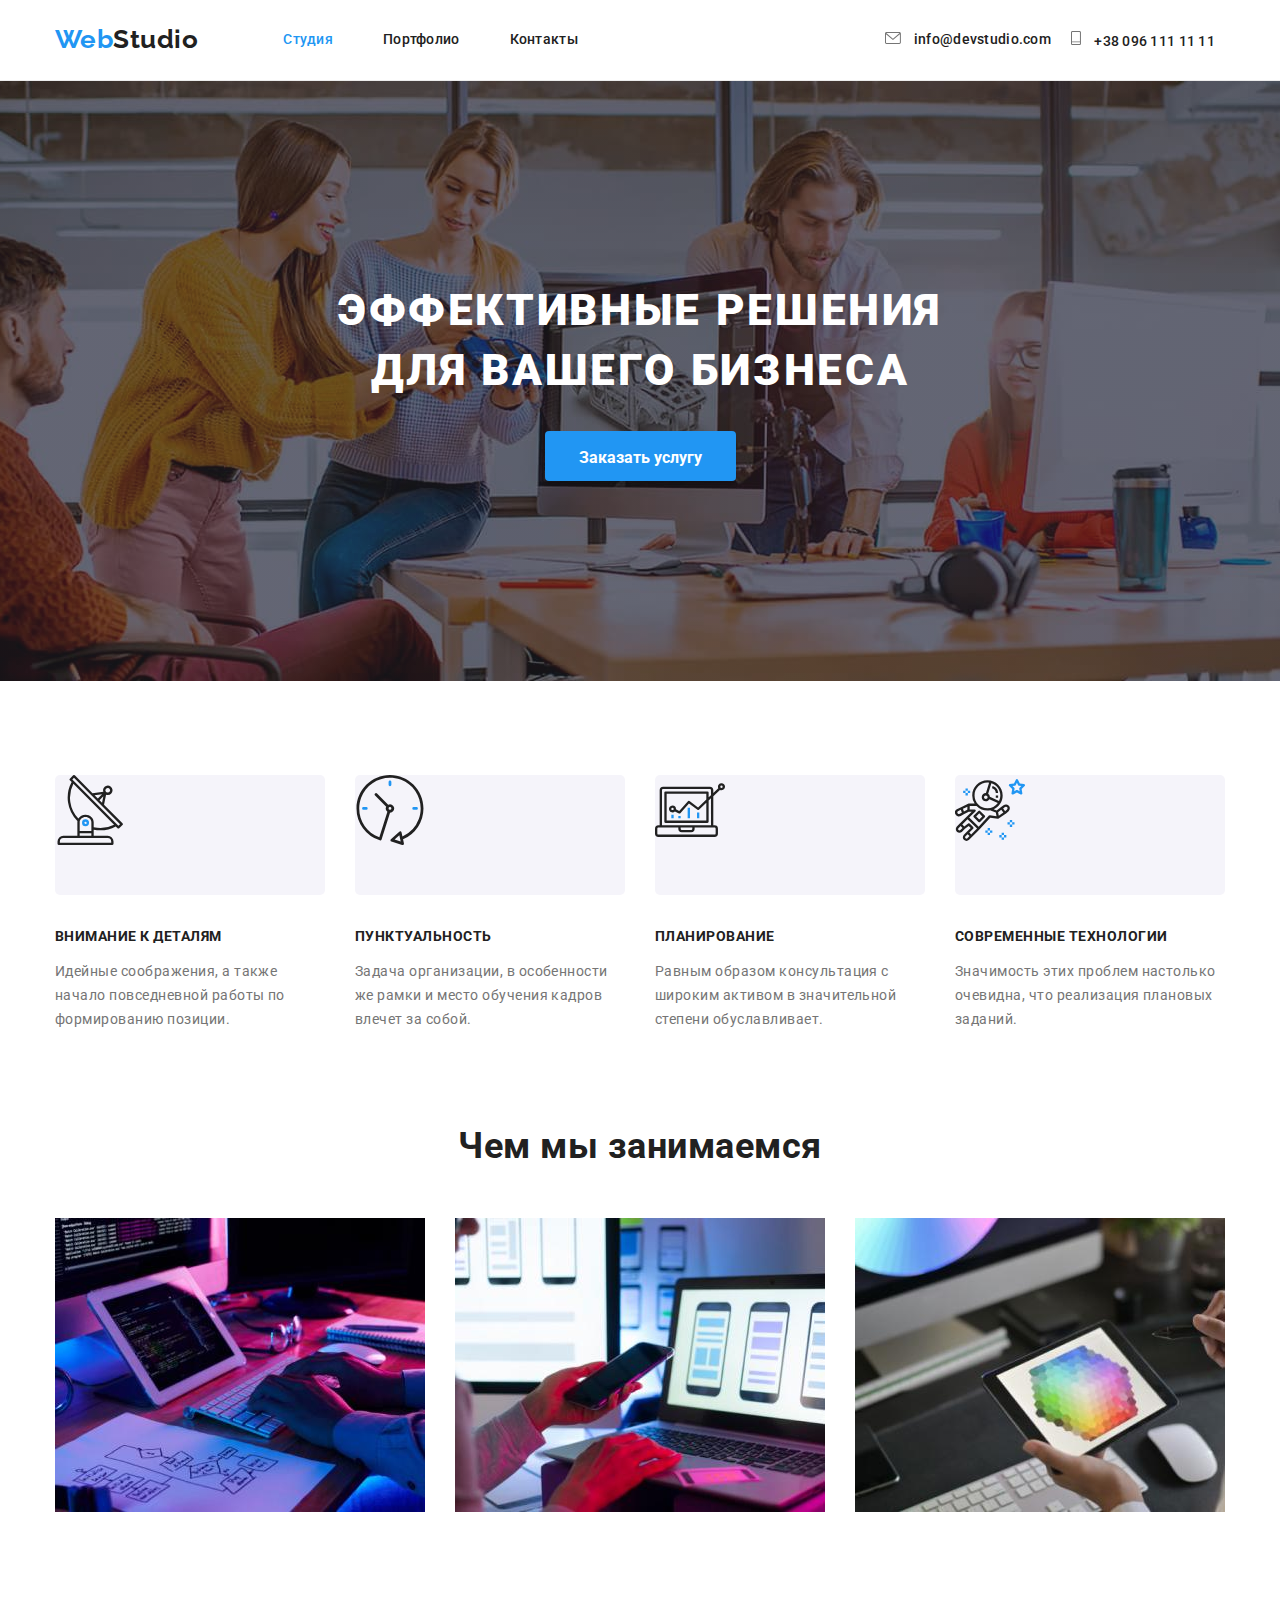
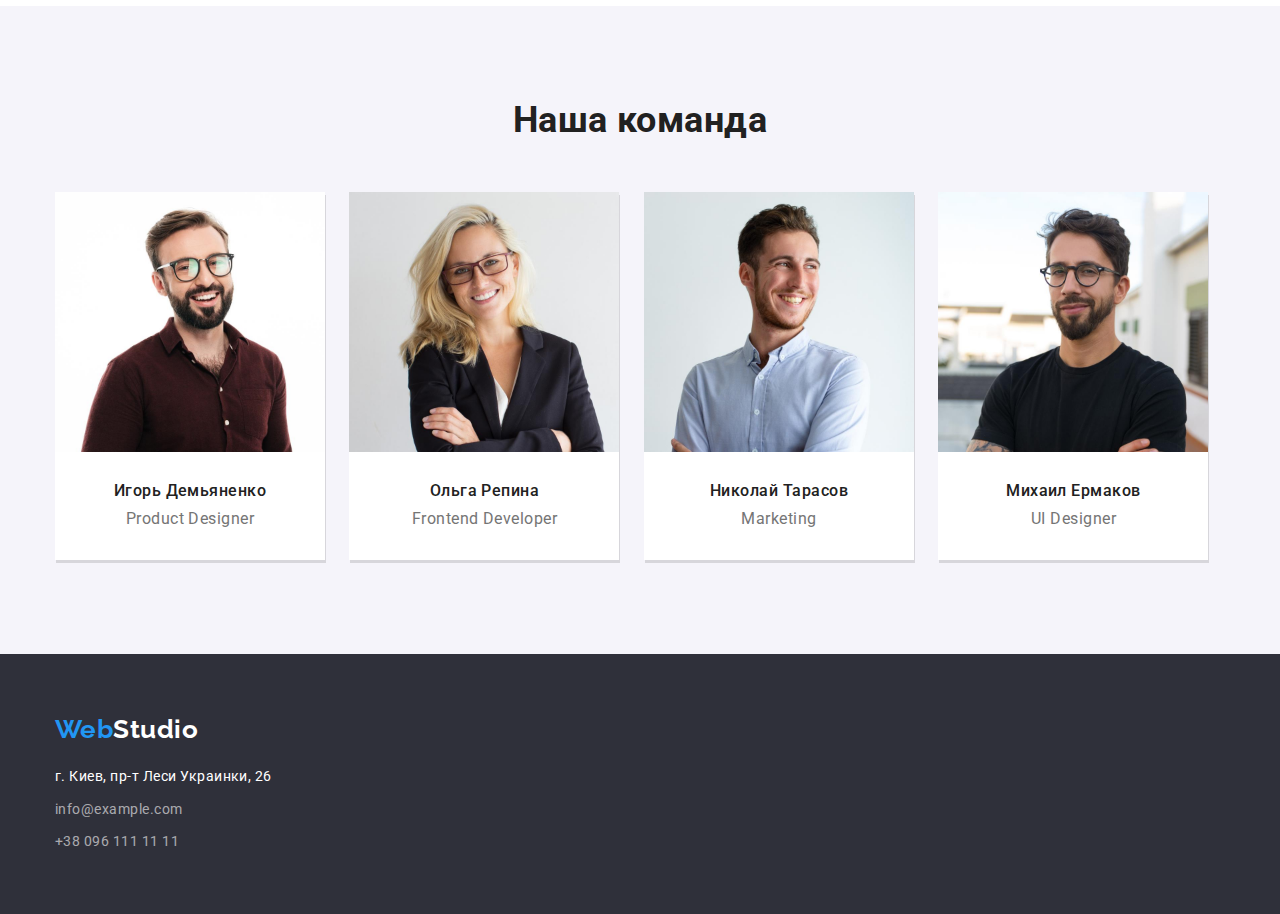
==== index.html @ 9ecc9b57 "svg,layout" ====
<!DOCTYPE html>
<html lang="ru">
  <head>
    <meta charset="UTF-8" />
    <meta name="viewport" content="width=device-width, initial-scale=1.0" />
    <title>Студия</title>

    <link rel="preconnect" href="https://fonts.googleapis.com" />
    <link rel="preconnect" href="https://fonts.gstatic.com" crossorigin />
    <link
      href="https://fonts.googleapis.com/css2?family=Raleway:wght@700&family=Roboto:wght@400;500;700;900&display=swap"
      rel="stylesheet"
    />
    <link
      rel="stylesheet"
      href="https://cdnjs.cloudflare.com/ajax/libs/modern-normalize/1.1.0/modern-normalize.min.css"
    />
    <link rel="stylesheet" href="./css/styles.css" />
  </head>
  <body class="page">
    <!--Шапка сайта-->
    <header class="header">
      <div class="container no-padding flex">
        <div class="navigation">
          <a href="" lang="en" class="logo focus"
            ><span class="logo-web">Web</span>Studio</a
          >
          <nav>
            <ul class="site-nav flex">
              <li class="active-page focus nav-item">
                <a class="nav-link" href="./index.html">Студия</a>
              </li>
              <li class="focus nav-item">
                <a class="nav-link" href="./portfolio.html">Портфолио</a>
              </li>
              <li class="focus nav-item">
                <a class="nav-link" href="">Контакты</a>
              </li>
            </ul>
          </nav>
        </div>
        <ul class="head-contact flex site-nav">
          <li class="mail">
            <a href="mailto:info@devstudio.com" class="section-text">
              <svg class="icon-envelope">
                <use
                  href="./pictures/sprite.svg#icon-envelope"
                  width="16"
                  height="12"
                ></use>
              </svg>
              info@devstudio.com</a
            >
          </li>
          <li class="telephone">
            <a href="tel:+380961111111" class="section-text">
              <svg class="icon-mobile">
                <use
                  href="./pictures/sprite.svg#icon-mobile"
                  width="10"
                  height="16"
                ></use>
              </svg>
              +38 096 111 11 11</a
            >
          </li>
        </ul>
      </div>
    </header>
    <main>
      <!--Герой-->
      <section class="hero overlay">
        <h1 class="hero-title">Эффективные решения для вашего бизнеса</h1>
        <button type="button" class="btn">Заказать услугу</button>
      </section>
      <!--Особенности-->
      <section class="section features">
        <div class="container flex">
          <h2 class="visually-hidden">Особенности</h2>
          <ul class="card-set">
            <li class="feat-item">
              <svg class="icon icon-antenna">
                <use
                  href="./pictures/sprite.svg#icon-antenna"
                  width="70"
                  height="70"
                ></use>
              </svg>
              <h3 class="title">Внимание к деталям</h3>
              <p class="section-text feat-text">
                Идейные соображения, а также начало повседневной работы по
                формированию позиции.
              </p>
            </li>
            <li class="feat-item">
              <svg class="icon icon-clock">
                <use
                  href="./pictures/sprite.svg#icon-clock"
                  width="70"
                  height="70"
                ></use>
              </svg>
              <h3 class="title">Пунктуальность</h3>
              <p class="section-text feat-text">
                Задача организации, в особенности же рамки и место обучения
                кадров влечет за собой.
              </p>
            </li>
            <li class="feat-item">
              <svg class="icon icon-diagram">
                <use
                  href="./pictures/sprite.svg#icon-diagram"
                  width="70"
                  height="70"
                ></use>
              </svg>
              <h3 class="title">Планирование</h3>
              <p class="section-text feat-text">
                Равным образом консультация с широким активом в значительной
                степени обуславливает.
              </p>
            </li>
            <li class="feat-item">
              <svg class="icon icon-astronaut">
                <use
                  href="./pictures/sprite.svg#icon-astronaut"
                  width="70"
                  height="70"
                ></use>
              </svg>
              <h3 class="title">Современные технологии</h3>
              <p class="section-text feat-text">
                Значимость этих проблем настолько очевидна, что реализация
                плановых заданий.
              </p>
            </li>
          </ul>
        </div>
      </section>
      <!--Чем мы занимаемся-->
      <section class="section">
        <div class="container padding-bottom">
          <h2 class="main-title">Чем мы занимаемся</h2>
          <ul class="card-set">
            <li class="we-do-item">
              <img
                src="./pictures/wedo-jpg-1.jpg"
                alt="пишет код"
                width="370"
                height="294"
              />
            </li>
            <li class="we-do-item">
              <img
                src="./pictures/wedo-jpg-2.jpg"
                alt="разрабатывает дизайн"
                width="370"
                height="294"
              />
            </li>
            <li class="we-do-item">
              <img
                src="./pictures/wedo-jpg-3.jpg"
                alt="выбирает цвет"
                width="370"
                height="294"
              />
            </li>
          </ul>
        </div>
      </section>
      <!--Команда-->
      <section class="section bgcolor">
        <div class="container padding-bottom">
          <h2 class="main-title">Наша команда</h2>
          <div>
            <ul class="team-list">
              <li class="team-item">
                <img
                  src="./pictures/team-jpg-1.jpg"
                  alt="Дизайнер"
                  width="270"
                  height="260"
                />
                <div class="team-card-text">
                  <h3 class="team-subtitle">Игорь Демьяненко</h3>
                  <p lang="en" class="section-text team-text">
                    Product Designer
                  </p>
                </div>
              </li>
              <li class="team-item">
                <img
                  src="./pictures/team-jpg-2.jpg"
                  alt="Разработчик"
                  width="270"
                  height="260"
                />
                <div class="team-card-text">
                  <h3 class="team-subtitle">Ольга Репина</h3>
                  <p lang="en" class="section-text team-text">
                    Frontend Developer
                  </p>
                </div>
              </li>
              <li class="team-item">
                <img
                  src="./pictures/team-jpg-3.jpg"
                  alt="Маркетолог"
                  width="270"
                  height="260"
                />
                <div class="team-card-text">
                  <h3 class="team-subtitle">Николай Тарасов</h3>
                  <p lang="en" class="section-text team-text">Marketing</p>
                </div>
              </li>
              <li class="team-item">
                <img
                  src="./pictures/team-jpg-4.jpg"
                  alt="Дизайнер"
                  width="270"
                  height="260"
                />
                <div class="team-card-text">
                  <h3 class="team-subtitle">Михаил Ермаков</h3>
                  <p lang="en" class="section-text team-text">UI Designer</p>
                </div>
              </li>
            </ul>
          </div>
        </div>
      </section>
    </main>
    <!--Подвал-->
    <footer class="footer">
      <div class="container">
        <a href="./index.html" class="logo foot focus"
          ><span class="logo-web">Web</span>Studio</a
        >
        <address class="address">
          <ul class="foot-contacts">
            <li class="address-item">
              <a
                href="https://goo.gl/maps/bssERs2WhnVpPogH9"
                target="blank"
                class="link"
                >г. Киев, пр-т Леси Украинки, 26</a
              >
            </li>
            <li class="address-item">
              <a href="mailto:info@example.com" class="link link-rgba"
                >info@example.com</a
              >
            </li>
            <li class="address-item">
              <a href="tel:+380961111111" class="link link-rgba"
                >+38 096 111 11 11</a
              >
            </li>
          </ul>
        </address>
      </div>
    </footer>
  </body>
</html>
---- css/styles.css ----
:root {
  --main-color: #212121;
  --text-color: #757575;
  --accent-color: #2196f3;
  --main-bg-color: #ffffff;
  --bg-color: #f5f4fa;
  --foot-bg-color: #2f303a;
}
*,
*::after,
::before {
  margin: 0;
  padding: 0;
}
html {
  box-sizing: border-box;
}

/*основной цвет текста #212121*/
/*вторичный цвет #757575*/
/*акцент цвет #2196F3*/
/*основной цвет фона #ffffff*/
/*вторичный цвет фона #F5F4FA*/
/*подвал цвет адреса rgba(255, 255, 255, 0.6);*/
/*подвал цвет фона #2F303A*/
body {
  font-family: Roboto;
  color: var(--main-color);
  background-color: var(--main-bg-color);
  letter-spacing: 0.03em;
}
ul {
  padding: 0;
  margin: 0;
  list-style: none;
}
a {
  text-decoration: none;
}
h1,
h2,
h3,
h4,
h5,
h6,
p {
  margin: 0;
}
img {
  display: block;
  width: 100%;
  height: auto;
}
.flex {
  display: flex;
}
.container {
  margin-left: auto;
  margin-right: auto;
  padding-left: 15px;
  padding-right: 15px;

  max-width: 1200px;
}
.section {
  padding-top: 94px;
  color: var(--main-color);
}
.card-set {
  margin-right: -30px;
  display: flex;
}
/*------------Header------------*/

.navigation {
  display: flex;
  align-items: center;
  margin-right: auto;
}

.section-text {
  color: var(--text-color);
}
.container.padding-bottom {
  padding-bottom: 94px;
}

.container.no-padding {
  padding-top: 0;
}
.header {
  border-bottom: 1px solid #ececec;
}
.logo {
  font-family: Raleway;
  font-weight: bold;
  font-size: 26px;
  line-height: 1.2;
  color: var(--main-color);
  margin-right: 85px;
}
.logo-web {
  color: var(--accent-color);
}

.site-nav a {
  font-weight: 500;
  font-size: 14px;
  line-height: 1.14;
  letter-spacing: 0.02em;

  color: var(--main-color);
}
.nav-link {
  display: block;
  padding-top: 32px;
  padding-bottom: 32px;
}
.site-nav a:focus,
.site-nav a:hover {
  color: var(--accent-color);
}
.nav-item:not(:last-child) {
  margin-right: 50px;
}
.active-page a {
  color: var(--accent-color);
}
.head-contact {
  align-items: center;
  font-weight: 500;
  font-size: 14px;
  line-height: 1.14;
  letter-spacing: 0.02em;
}
.head-contact a:hover,
.head-contact a:focus {
  color: var(--accent-color);
}
.head-contact :first-child {
  margin-right: 10px;
}
.icon-envelope {
  width: 16px;
  height: 12px;
}
.icon-mobile {
  width: 10px;
  height: 16px;
}
/*------------Hero section------------*/

.hero {
  padding: 200px 0;
  text-align: center;
}
.overlay {
  height: 600px;
  max-width: 1600px;
  margin-left: auto;
  margin-right: auto;
  background-size: cover;
  background-repeat: no-repeat;
  background-position: center;
  background-color: #212121;
  background-image: linear-gradient(
      rgba(47, 48, 58, 0.4),
      rgba(47, 48, 58, 0.4)
    ),
    url(../pictures/hero-jpg.jpg);
}
.hero-title {
  max-width: 696px;
  margin: auto;
  font-weight: 900;
  font-size: 44px;
  line-height: 1.36;
  text-align: center;

  letter-spacing: 0.06em;
  text-transform: uppercase;
  color: var(--main-bg-color);
}
.btn {
  color: var(--main-bg-color);
  background-color: var(--accent-color);
  box-shadow: 0px 4px 4px rgba(0, 0, 0, 0.15);
  border-radius: 4px;
  border-color: transparent;
  margin-top: 30px;
  padding: 10px 32px;
  max-width: 200px;
  max-height: 50px;
  font-style: normal;
  font-weight: bold;
  font-size: 16px;
  line-height: 1.9;
}
/*------------Features section------------*/

.visually-hidden {
  position: absolute !important;
  clip: rect(1px 1px 1px 1px);
  clip: rect(1px, 1px, 1px, 1px);
  padding: 0 !important;
  border: 0 !important;
  height: 1px !important;
  width: 1px !important;
  overflow: hidden;
}
.card-set > .feat-item {
  flex-basis: calc(100% / 4 - 30px);
}
.features .title {
  margin-top: 0;
  margin-bottom: 0;
  font-weight: bold;
  font-size: 14px;
  line-height: 1.14;
  text-transform: uppercase;
}
.feat-text {
  margin-top: 15px;
  margin-bottom: 0;
  font-size: 14px;
  line-height: 1.71;
}
.feat-item:not(:last-child) {
  margin-right: 30px;
}
.feat-item {
  align-items: center;
  justify-content: center;
}
.icon {
  height: 120px;
  width: 270px;

  background-color: var(--bg-color);
  margin-bottom: 30px;
  border-radius: 5px;
}

/*------------We do section------------*/
.card-set > .we-do-item {
  flex-basis: calc(100% / 3 - 30px);
}
.we-do-item {
  margin-right: 30px;
}
/*------------Team section------------*/
.bgcolor {
  width: auto;
  background-color: var(--bg-color);
}
.main-title {
  margin-top: 0;
  margin-bottom: 50px;
  font-weight: bold;
  font-size: 36px;
  line-height: 1.16;
  text-align: center;
}

.team-list > .team-item {
  display: inline-block;
  flex-basis: calc(100% / 4);
}
.team-list > .team-item:not(:last-child) {
  margin-right: 20px;
}
.team-item {
  width: 270px;
  height: 368px;
  background: var(--main-bg-color);
  box-shadow: 1px 3px 0px rgb(0 0 0 / 12%);
}
.team-card-text {
  padding-top: 30px;
  padding-bottom: 30px;
  text-align: center;
}
.team-card-text::after {
  content: "";
  background-image: url(..);
}
.team-subtitle {
  font-weight: 500;
  font-size: 16px;
  line-height: 1.18;
}

.team-text {
  margin-top: 10px;
  font-size: 16px;
  line-height: 1.18;
}
/*------------Footer section------------*/
.footer {
  padding-top: 60px;
  padding-bottom: 60px;
  background-color: var(--foot-bg-color);
}
.logo.foot {
  color: var(--main-bg-color);
}
.foot-contacts {
  margin-top: 20px;
}
.address-item:not(:first-child) {
  margin-top: 9px;
}
.address .link {
  font-style: normal;
  font-family: Roboto;
  font-size: 14px;
  line-height: 1.7;
  color: var(--main-bg-color);
}
.link.link-rgba {
  color: rgba(255, 255, 255, 0.6);
}
/*------------Portfolio page------------*/
:root {
  --btn-shadow: 0px 3px 1px rgba(0, 0, 0, 0.1), 0px 1px 2px rgba(0, 0, 0, 0.08),
    0px 2px 2px rgba(0, 0, 0, 0.12);
}

.port-btn-list {
  display: flex;
  justify-content: center;
  margin-bottom: 50px;
}
.port-btn {
  display: inline-block;
  width: auto;
  height: auto;
  position: inherit;
  color: var(--main-color);
  background-color: var(--bg-color);

  border-radius: 4px;
  border-color: transparent;
  font-family: Roboto;
  font-weight: 500;
  font-size: 16px;
  line-height: 1.6;

  padding: 6px 22px;
  text-align: center;
}
.port-btn:hover,
.port-btn:focus {
  background-color: var(--accent-color);
  color: var(--main-bg-color);
  box-shadow: var(--btn-shadow);
}

.port-btn-list > .port-btn-item:not(:last-child) {
  margin-right: 8px;
}
.container.portfolio {
  padding-top: 0;
  padding-bottom: 94px;
}
.port-list {
  display: flex;
  flex-wrap: wrap;
  margin-bottom: -30px;
  margin-left: -30px;
}
.port-list-item {
  background-color: var(--main-bg-color);
  flex-basis: calc((100% - 90px) / 3);
  margin-bottom: 30px;
  margin-left: 30px;
}
.port-cards-text {
  border: 1px solid #eeeeee;
  padding: 20px 24px;
}
.port-title {
  font-weight: bold;
  font-size: 18px;
  line-height: 2;
  letter-spacing: 0.06em;
  color: var(--main-color);
}
.port-subtitle {
  font-size: 16px;
  line-height: 1.87;
  color: var(--text-color);
}
/*основной цвет текста #212121*/
/*вторичный цвет #757575*/
/*акцент цвет #2196F3*/
/*основной цвет фона #E5E5E5*/
/*вторичный цвет фона #F5F4FA*/
/*подвал цвет адреса rgba(255, 255, 255, 0.6);*/
/*подвал цвет фона #2F303A*/
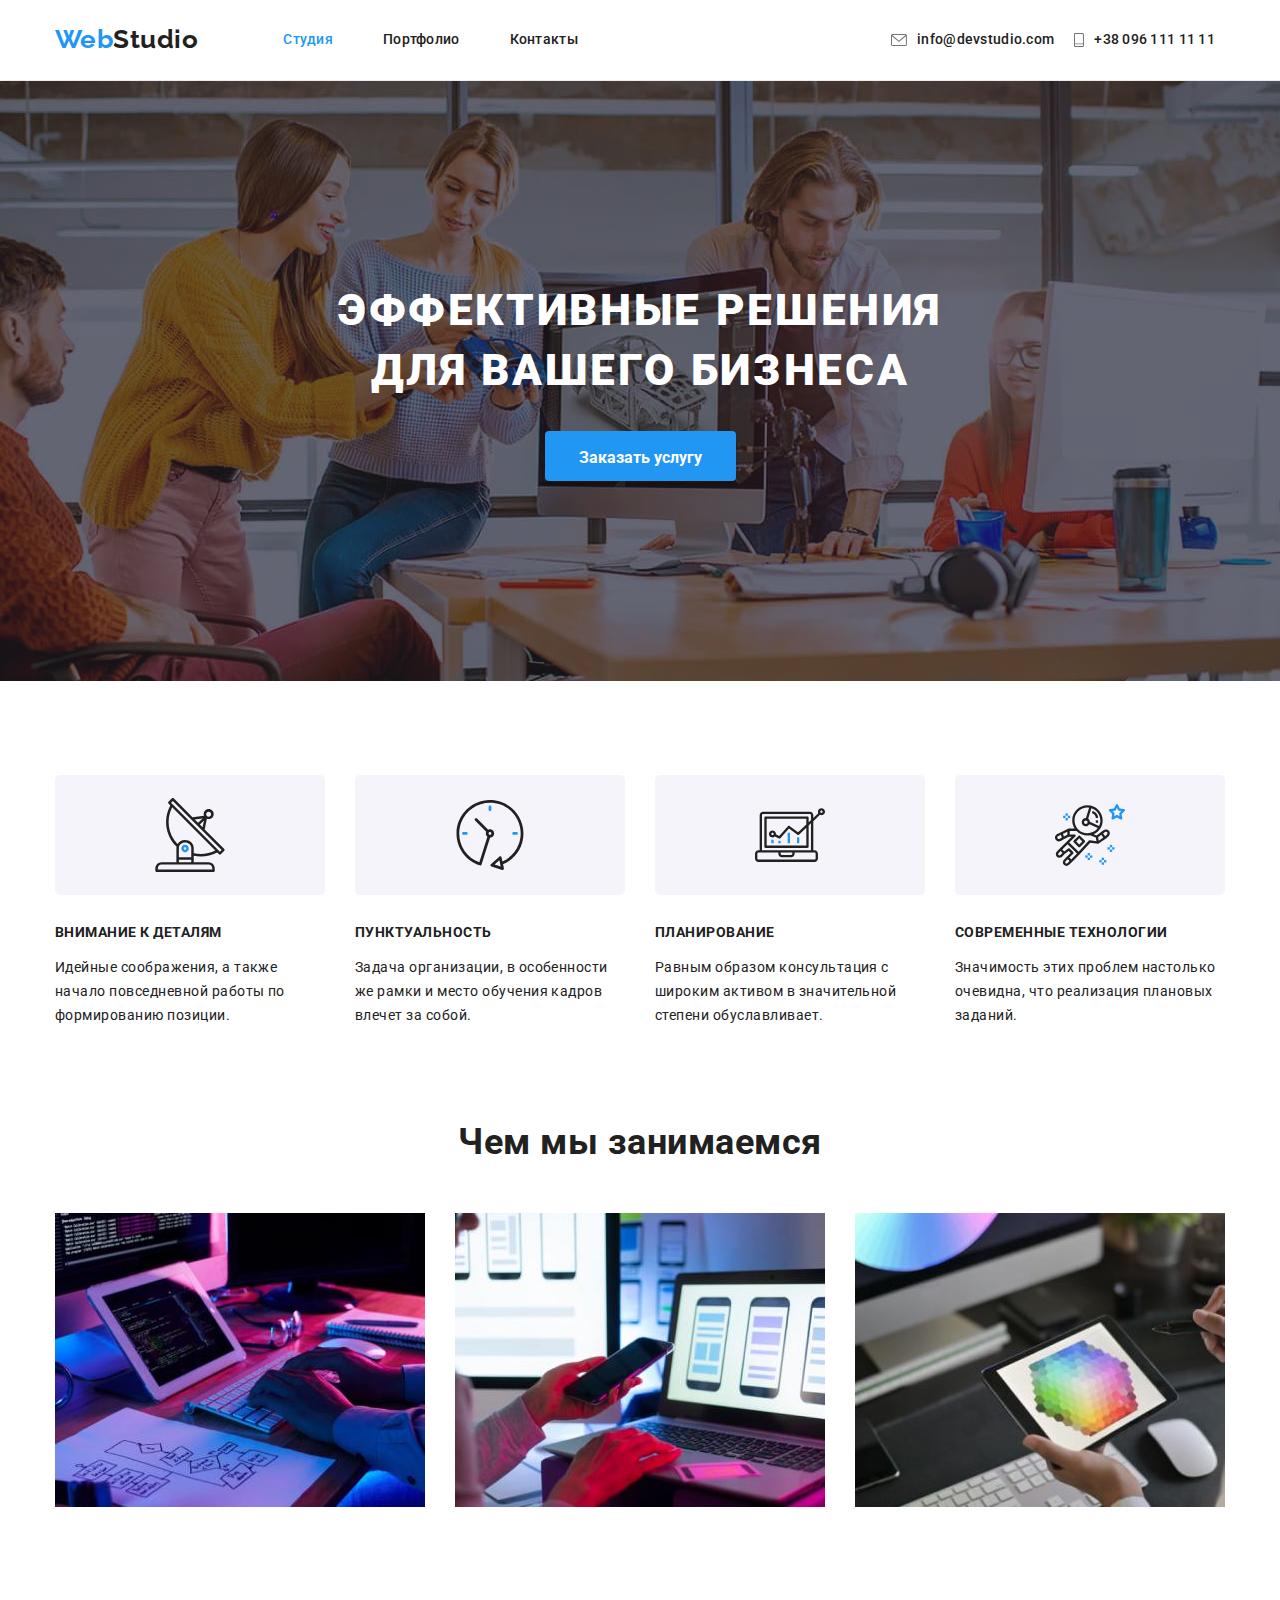
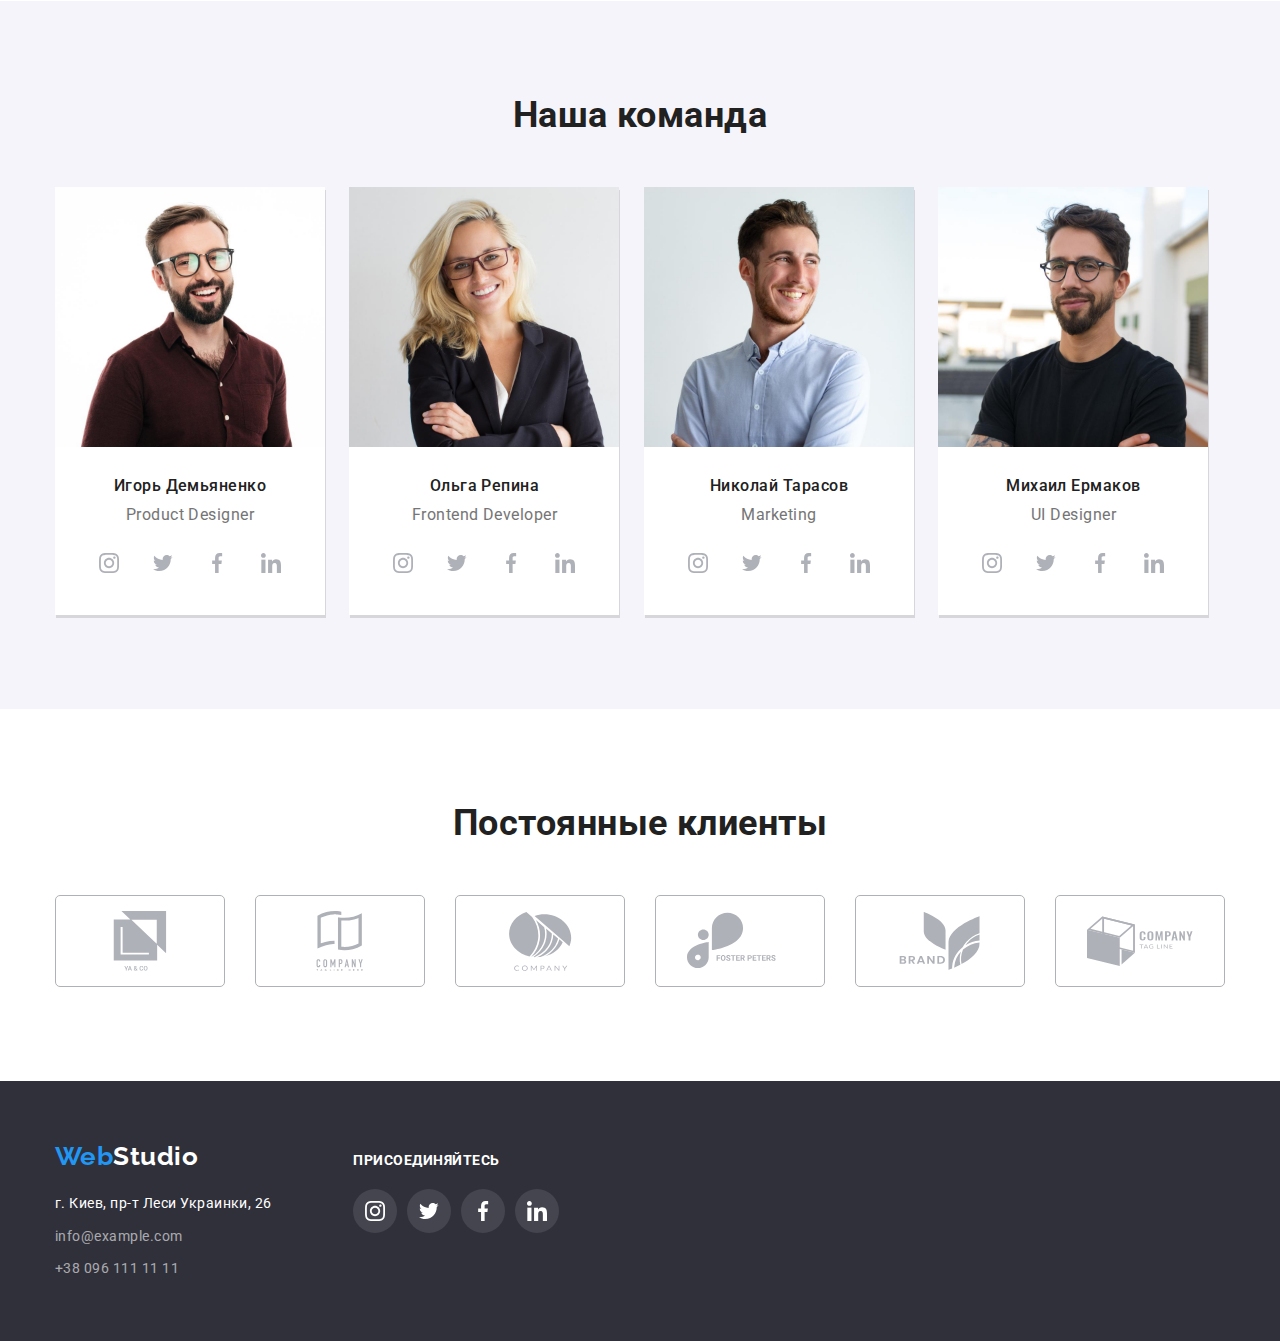
==== commit 13d582ba: "svg, markup" ====
--- a/index.html
+++ b/index.html
@@ -41,7 +41,7 @@
         </div>
         <ul class="head-contact flex site-nav">
           <li class="mail">
-            <a href="mailto:info@devstudio.com" class="section-text">
+            <a href="mailto:info@devstudio.com" class="logo-item">
               <svg class="icon-envelope">
                 <use
                   href="./pictures/sprite.svg#icon-envelope"
@@ -53,13 +53,9 @@
             >
           </li>
           <li class="telephone">
-            <a href="tel:+380961111111" class="section-text">
+            <a href="tel:+380961111111" class="logo-item">
               <svg class="icon-mobile">
-                <use
-                  href="./pictures/sprite.svg#icon-mobile"
-                  width="10"
-                  height="16"
-                ></use>
+                <use href="./pictures/sprite.svg#icon-mobile"></use>
               </svg>
               +38 096 111 11 11</a
             >
@@ -75,59 +71,31 @@
       </section>
       <!--Особенности-->
       <section class="section features">
-        <div class="container flex">
+        <div class="container flex svg-set">
           <h2 class="visually-hidden">Особенности</h2>
           <ul class="card-set">
-            <li class="feat-item">
-              <svg class="icon icon-antenna">
-                <use
-                  href="./pictures/sprite.svg#icon-antenna"
-                  width="70"
-                  height="70"
-                ></use>
-              </svg>
+            <li class="feat-item antenna">
               <h3 class="title">Внимание к деталям</h3>
               <p class="section-text feat-text">
                 Идейные соображения, а также начало повседневной работы по
                 формированию позиции.
               </p>
             </li>
-            <li class="feat-item">
-              <svg class="icon icon-clock">
-                <use
-                  href="./pictures/sprite.svg#icon-clock"
-                  width="70"
-                  height="70"
-                ></use>
-              </svg>
+            <li class="feat-item clock">
               <h3 class="title">Пунктуальность</h3>
               <p class="section-text feat-text">
                 Задача организации, в особенности же рамки и место обучения
                 кадров влечет за собой.
               </p>
             </li>
-            <li class="feat-item">
-              <svg class="icon icon-diagram">
-                <use
-                  href="./pictures/sprite.svg#icon-diagram"
-                  width="70"
-                  height="70"
-                ></use>
-              </svg>
+            <li class="feat-item diagram">
               <h3 class="title">Планирование</h3>
               <p class="section-text feat-text">
                 Равным образом консультация с широким активом в значительной
                 степени обуславливает.
               </p>
             </li>
-            <li class="feat-item">
-              <svg class="icon icon-astronaut">
-                <use
-                  href="./pictures/sprite.svg#icon-astronaut"
-                  width="70"
-                  height="70"
-                ></use>
-              </svg>
+            <li class="feat-item astronaut">
               <h3 class="title">Современные технологии</h3>
               <p class="section-text feat-text">
                 Значимость этих проблем настолько очевидна, что реализация
@@ -187,6 +155,54 @@
                   <p lang="en" class="section-text team-text">
                     Product Designer
                   </p>
+                  <ul class="team-card-links social-list">
+                    <li class="social-list-item">
+                      <a
+                        class="social-link"
+                        href="https://www.instagram.com"
+                        target="blank"
+                      >
+                        <svg class="social-icon">
+                          <use
+                            href="./pictures/sprite.svg#icon-instagram"
+                          ></use>
+                        </svg>
+                      </a>
+                    </li>
+                    <li class="social-list-item">
+                      <a
+                        class="social-link"
+                        href="https://www.twitter.com"
+                        target="blank"
+                      >
+                        <svg class="social-icon">
+                          <use href="./pictures/sprite.svg#icon-twitter"></use>
+                        </svg>
+                      </a>
+                    </li>
+                    <li class="social-list-item">
+                      <a
+                        class="social-link"
+                        href="https://www.facebook.com"
+                        target="blank"
+                      >
+                        <svg class="social-icon">
+                          <use href="./pictures/sprite.svg#icon-facebook"></use>
+                        </svg>
+                      </a>
+                    </li>
+                    <li class="social-list-item">
+                      <a
+                        class="social-link"
+                        href="https://www.linkedin.com"
+                        target="blank"
+                      >
+                        <svg class="social-icon">
+                          <use href="./pictures/sprite.svg#icon-linkedin"></use>
+                        </svg>
+                      </a>
+                    </li>
+                  </ul>
                 </div>
               </li>
               <li class="team-item">
@@ -201,6 +217,54 @@
                   <p lang="en" class="section-text team-text">
                     Frontend Developer
                   </p>
+                  <ul class="team-card-links social-list">
+                    <li class="social-list-item">
+                      <a
+                        class="social-link"
+                        href="https://www.instagram.com"
+                        target="blank"
+                      >
+                        <svg class="social-icon">
+                          <use
+                            href="./pictures/sprite.svg#icon-instagram"
+                          ></use>
+                        </svg>
+                      </a>
+                    </li>
+                    <li class="social-list-item">
+                      <a
+                        class="social-link"
+                        href="https://www.twitter.com"
+                        target="blank"
+                      >
+                        <svg class="social-icon">
+                          <use href="./pictures/sprite.svg#icon-twitter"></use>
+                        </svg>
+                      </a>
+                    </li>
+                    <li class="social-list-item">
+                      <a
+                        class="social-link"
+                        href="https://www.facebook.com"
+                        target="blank"
+                      >
+                        <svg class="social-icon">
+                          <use href="./pictures/sprite.svg#icon-facebook"></use>
+                        </svg>
+                      </a>
+                    </li>
+                    <li class="social-list-item">
+                      <a
+                        class="social-link"
+                        href="https://www.linkedin.com"
+                        target="blank"
+                      >
+                        <svg class="social-icon">
+                          <use href="./pictures/sprite.svg#icon-linkedin"></use>
+                        </svg>
+                      </a>
+                    </li>
+                  </ul>
                 </div>
               </li>
               <li class="team-item">
@@ -213,6 +277,54 @@
                 <div class="team-card-text">
                   <h3 class="team-subtitle">Николай Тарасов</h3>
                   <p lang="en" class="section-text team-text">Marketing</p>
+                  <ul class="team-card-links social-list">
+                    <li class="social-list-item">
+                      <a
+                        class="social-link"
+                        href="https://www.instagram.com"
+                        target="blank"
+                      >
+                        <svg class="social-icon">
+                          <use
+                            href="./pictures/sprite.svg#icon-instagram"
+                          ></use>
+                        </svg>
+                      </a>
+                    </li>
+                    <li class="social-list-item">
+                      <a
+                        class="social-link"
+                        href="https://www.twitter.com"
+                        target="blank"
+                      >
+                        <svg class="social-icon">
+                          <use href="./pictures/sprite.svg#icon-twitter"></use>
+                        </svg>
+                      </a>
+                    </li>
+                    <li class="social-list-item">
+                      <a
+                        class="social-link"
+                        href="https://www.facebook.com"
+                        target="blank"
+                      >
+                        <svg class="social-icon">
+                          <use href="./pictures/sprite.svg#icon-facebook"></use>
+                        </svg>
+                      </a>
+                    </li>
+                    <li class="social-list-item">
+                      <a
+                        class="social-link"
+                        href="https://www.linkedin.com"
+                        target="blank"
+                      >
+                        <svg class="social-icon">
+                          <use href="./pictures/sprite.svg#icon-linkedin"></use>
+                        </svg>
+                      </a>
+                    </li>
+                  </ul>
                 </div>
               </li>
               <li class="team-item">
@@ -225,41 +337,189 @@
                 <div class="team-card-text">
                   <h3 class="team-subtitle">Михаил Ермаков</h3>
                   <p lang="en" class="section-text team-text">UI Designer</p>
+                  <ul class="team-card-links social-list">
+                    <li class="social-list-item">
+                      <a
+                        class="social-link"
+                        href="https://www.instagram.com"
+                        target="blank"
+                      >
+                        <svg class="social-icon">
+                          <use
+                            href="./pictures/sprite.svg#icon-instagram"
+                          ></use>
+                        </svg>
+                      </a>
+                    </li>
+                    <li class="social-list-item">
+                      <a
+                        class="social-link"
+                        href="https://www.twitter.com"
+                        target="blank"
+                      >
+                        <svg class="social-icon">
+                          <use href="./pictures/sprite.svg#icon-twitter"></use>
+                        </svg>
+                      </a>
+                    </li>
+                    <li class="social-list-item">
+                      <a
+                        class="social-link"
+                        href="https://www.facebook.com"
+                        target="blank"
+                      >
+                        <svg class="social-icon">
+                          <use href="./pictures/sprite.svg#icon-facebook"></use>
+                        </svg>
+                      </a>
+                    </li>
+                    <li class="social-list-item">
+                      <a
+                        class="social-link"
+                        href="https://www.linkedin.com"
+                        target="blank"
+                      >
+                        <svg class="social-icon">
+                          <use href="./pictures/sprite.svg#icon-linkedin"></use>
+                        </svg>
+                      </a>
+                    </li>
+                  </ul>
                 </div>
               </li>
             </ul>
           </div>
+        </div>
+      </section>
+      <section class="section">
+        <div class="container padding-bottom">
+          <h2 class="main-title">Постоянные клиенты</h2>
+          <ul class="clients-list flex">
+            <li class="clients-item">
+              <a class="clients-link" href="">
+                <svg class="clients-icon">
+                  <use href="./pictures/sprite.svg#icon-client1"></use>
+                </svg>
+              </a>
+            </li>
+            <li class="clients-item">
+              <a class="clients-link" href="">
+                <svg class="clients-icon">
+                  <use href="./pictures/sprite.svg#icon-client2"></use>
+                </svg>
+              </a>
+            </li>
+            <li class="clients-item">
+              <a class="clients-link" href="">
+                <svg class="clients-icon">
+                  <use href="./pictures/sprite.svg#icon-client3"></use>
+                </svg>
+              </a>
+            </li>
+            <li class="clients-item">
+              <a class="clients-link" href="">
+                <svg class="clients-icon">
+                  <use href="./pictures/sprite.svg#icon-client4"></use>
+                </svg>
+              </a>
+            </li>
+            <li class="clients-item">
+              <a class="clients-link" href="">
+                <svg class="clients-icon">
+                  <use href="./pictures/sprite.svg#icon-client5"></use>
+                </svg>
+              </a>
+            </li>
+            <li class="clients-item">
+              <a class="clients-link" href="">
+                <svg class="clients-icon">
+                  <use href="./pictures/sprite.svg#icon-client6"></use>
+                </svg>
+              </a>
+            </li>
+          </ul>
         </div>
       </section>
     </main>
     <!--Подвал-->
     <footer class="footer">
-      <div class="container">
-        <a href="./index.html" class="logo foot focus"
-          ><span class="logo-web">Web</span>Studio</a
-        >
-        <address class="address">
-          <ul class="foot-contacts">
-            <li class="address-item">
+      <div class="container foot-flex">
+        <div class="foot-address-block">
+          <a href="./index.html" class="logo foot focus"
+            ><span class="logo-web">Web</span>Studio</a
+          >
+          <address class="address">
+            <ul class="foot-contacts">
+              <li class="address-item">
+                <a
+                  href="https://goo.gl/maps/bssERs2WhnVpPogH9"
+                  target="blank"
+                  class="link"
+                  >г. Киев, пр-т Леси Украинки, 26</a
+                >
+              </li>
+              <li class="address-item">
+                <a href="mailto:info@example.com" class="link link-rgba"
+                  >info@example.com</a
+                >
+              </li>
+              <li class="address-item">
+                <a href="tel:+380961111111" class="link link-rgba"
+                  >+38 096 111 11 11</a
+                >
+              </li>
+            </ul>
+          </address>
+        </div>
+        <div class="join">
+          <h3 class="join-title">присоединяйтесь</h3>
+          <ul class="team-card-links social-list">
+            <li class="social-list-item">
               <a
-                href="https://goo.gl/maps/bssERs2WhnVpPogH9"
+                class="social-link join-us"
+                href="https://www.instagram.com"
                 target="blank"
-                class="link"
-                >г. Киев, пр-т Леси Украинки, 26</a
               >
-            </li>
-            <li class="address-item">
-              <a href="mailto:info@example.com" class="link link-rgba"
-                >info@example.com</a
+                <svg class="social-clients-icon">
+                  <use href="./pictures/sprite.svg#icon-instagram"></use>
+                </svg>
+              </a>
+            </li>
+            <li class="social-list-item">
+              <a
+                class="social-link join-us"
+                href="https://www.twitter.com"
+                target="blank"
               >
-            </li>
-            <li class="address-item">
-              <a href="tel:+380961111111" class="link link-rgba"
-                >+38 096 111 11 11</a
+                <svg class="social-clients-icon">
+                  <use href="./pictures/sprite.svg#icon-twitter"></use>
+                </svg>
+              </a>
+            </li>
+            <li class="social-list-item">
+              <a
+                class="social-link join-us"
+                href="https://www.facebook.com"
+                target="blank"
               >
+                <svg class="social-clients-icon">
+                  <use href="./pictures/sprite.svg#icon-facebook"></use>
+                </svg>
+              </a>
+            </li>
+            <li class="social-list-item">
+              <a
+                class="social-link join-us"
+                href="https://www.linkedin.com"
+                target="blank"
+              >
+                <svg class="social-clients-icon">
+                  <use href="./pictures/sprite.svg#icon-linkedin"></use>
+                </svg>
+              </a>
             </li>
           </ul>
-        </address>
+        </div>
       </div>
     </footer>
   </body>
--- a/css/styles.css
+++ b/css/styles.css
@@ -78,9 +78,6 @@
   margin-right: auto;
 }
 
-.section-text {
-  color: var(--text-color);
-}
 .container.padding-bottom {
   padding-bottom: 94px;
 }
@@ -143,10 +140,25 @@
 .icon-envelope {
   width: 16px;
   height: 12px;
+  fill: var(--text-color);
 }
 .icon-mobile {
   width: 10px;
   height: 16px;
+  fill: var(--text-color);
+}
+.head-contact a:hover .icon-envelope,
+.head-contact a:focus .icon-envelope {
+  fill: var(--accent-color);
+}
+.head-contact a:hover .icon-mobile,
+.head-contact a:focus .icon-mobile {
+  fill: var(--accent-color);
+}
+
+.logo-item {
+  display: flex;
+  align-items: center;
 }
 /*------------Hero section------------*/
 
@@ -232,13 +244,35 @@
   align-items: center;
   justify-content: center;
 }
-.icon {
+.svg-set {
+  flex-wrap: wrap;
+}
+
+.feat-item::before {
+  content: "";
   height: 120px;
-  width: 270px;
-
+  background-position: center;
+  display: block;
   background-color: var(--bg-color);
   margin-bottom: 30px;
   border-radius: 5px;
+  background-repeat: no-repeat;
+}
+.antenna::before {
+  background-size: 70px;
+  background-image: url(../pictures/antenna.svg);
+}
+.clock::before {
+  background-size: 70px;
+  background-image: url(../pictures/clock.svg);
+}
+.diagram::before {
+  background-size: 70px;
+  background-image: url(../pictures/diagram.svg);
+}
+.astronaut::before {
+  background-size: 70px;
+  background-image: url(../pictures/astronaut.svg);
 }
 
 /*------------We do section------------*/
@@ -271,7 +305,6 @@
 }
 .team-item {
   width: 270px;
-  height: 368px;
   background: var(--main-bg-color);
   box-shadow: 1px 3px 0px rgb(0 0 0 / 12%);
 }
@@ -280,10 +313,7 @@
   padding-bottom: 30px;
   text-align: center;
 }
-.team-card-text::after {
-  content: "";
-  background-image: url(..);
-}
+
 .team-subtitle {
   font-weight: 500;
   font-size: 16px;
@@ -294,12 +324,83 @@
   margin-top: 10px;
   font-size: 16px;
   line-height: 1.18;
+  align-items: center;
+  color: var(--text-color);
+  margin-bottom: 16px;
+}
+.social-list {
+  display: flex;
+  justify-content: center;
+}
+.social-list-item {
+  width: 44px;
+  height: 44px;
+}
+.social-list-item + .social-list-item {
+  margin-left: 10px;
+}
+.social-link {
+  display: flex;
+  width: 100%;
+  height: 100%;
+  border-radius: 50%;
+  justify-content: center;
+  align-items: center;
+}
+.social-link:hover,
+.social-link:focus {
+  background-color: var(--accent-color);
+}
+.social-icon {
+  width: 20px;
+  height: 20px;
+  fill: #afb1b8;
+}
+.social-link:hover .social-icon,
+.social-link:focus .social-icon {
+  fill: var(--main-bg-color);
+}
+/*------------Clients section------------*/
+
+.clients-item {
+  width: 170px;
+  height: 92px;
+}
+.clients-item + .clients-item {
+  margin-left: 30px;
+}
+.clients-link {
+  display: flex;
+  width: 100%;
+  height: 100%;
+  border: 1px solid #afb1b8;
+  border-radius: 5px;
+  justify-content: center;
+  align-items: center;
+}
+.clients-link:hover,
+.clients-link:focus {
+  border-color: var(--accent-color);
+}
+.clients-icon {
+  width: 106px;
+  height: 60px;
+  fill: #afb1b8;
+}
+.clients-link:hover .clients-icon,
+.clients-link:focus .clients-icon {
+  fill: var(--accent-color);
 }
 /*------------Footer section------------*/
 .footer {
   padding-top: 60px;
   padding-bottom: 60px;
   background-color: var(--foot-bg-color);
+}
+.foot-flex {
+  display: flex;
+  align-items: baseline;
+  justify-content: space-between;
 }
 .logo.foot {
   color: var(--main-bg-color);
@@ -319,6 +420,31 @@
 }
 .link.link-rgba {
   color: rgba(255, 255, 255, 0.6);
+}
+.join {
+  margin-left: 70px;
+  margin-right: auto;
+}
+.join-title {
+  color: var(--main-bg-color);
+  text-transform: uppercase;
+  font-size: 14px;
+  line-height: 1.14;
+  margin-bottom: 20px;
+}
+.social-clients-icon {
+  width: 20px;
+  height: 20px;
+}
+.social-list-item > .social-link.join-us {
+  background-color: rgba(255, 255, 255, 0.1);
+}
+.social-list-item > .social-link.join-us:hover,
+.social-list-item > .social-link.join-us:focus {
+  background-color: var(--accent-color);
+}
+.social-link > .social-clients-icon {
+  fill: var(--main-bg-color);
 }
 /*------------Portfolio page------------*/
 :root {
@@ -391,6 +517,7 @@
   line-height: 1.87;
   color: var(--text-color);
 }
+
 /*основной цвет текста #212121*/
 /*вторичный цвет #757575*/
 /*акцент цвет #2196F3*/
